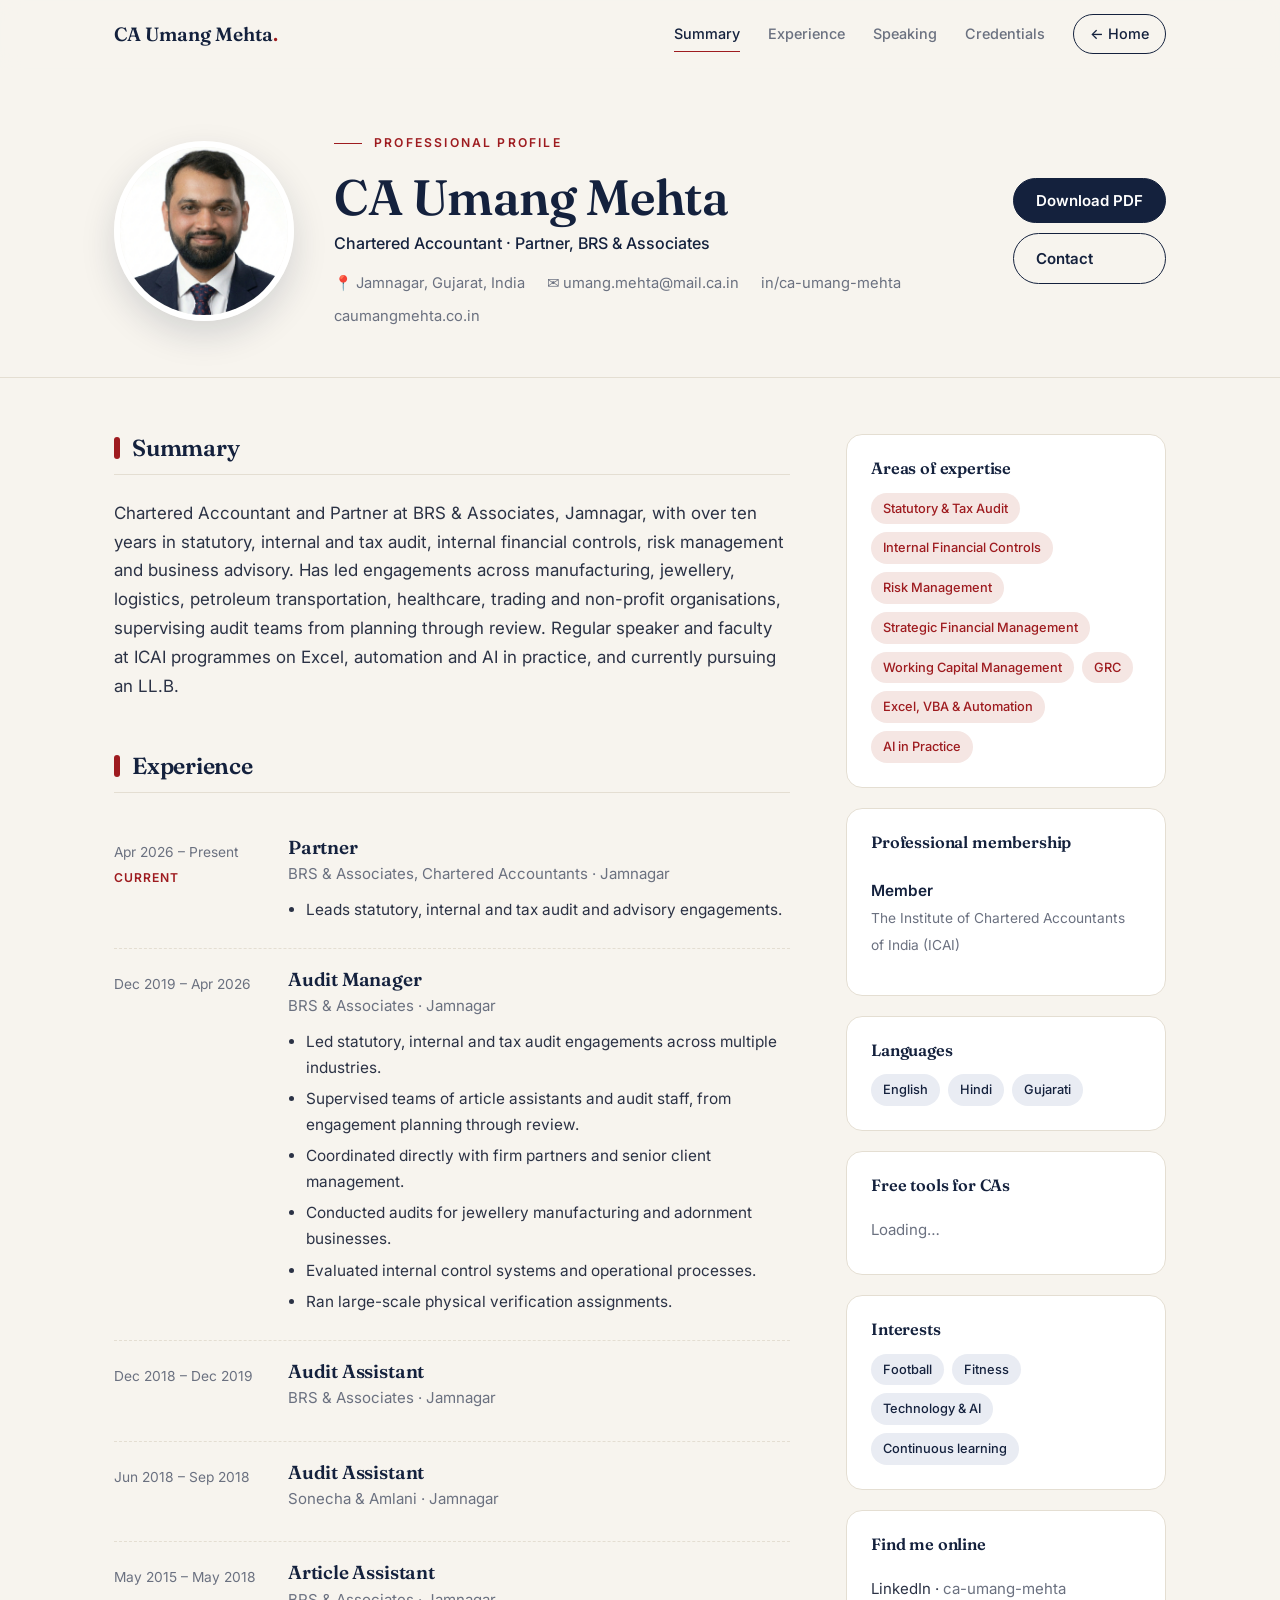
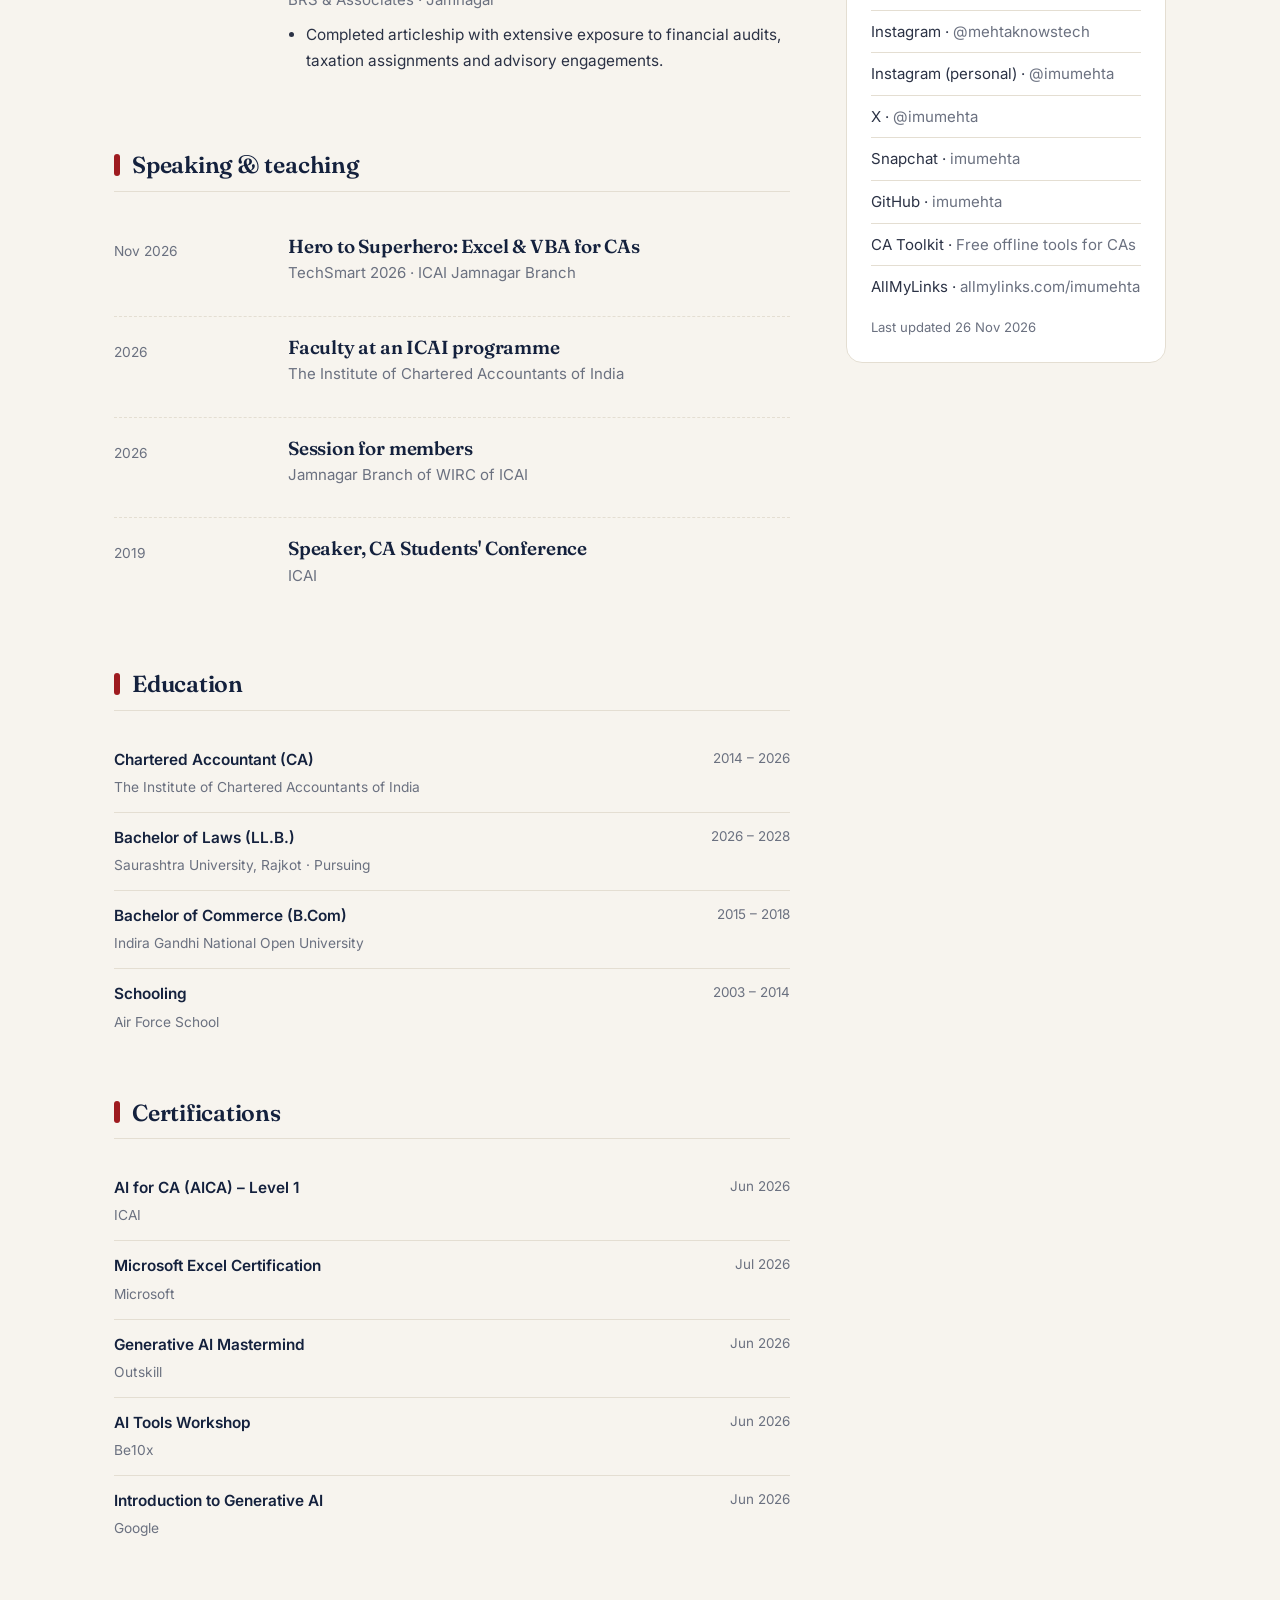
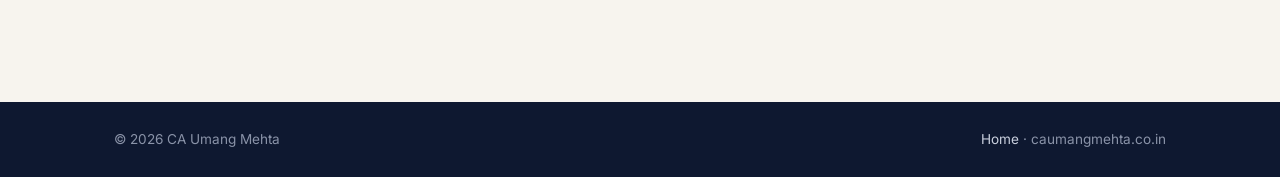
==== profile.html @ 249795f2 "Redesign site and add full profile page Classic refined look with a personal note, "what I'm working" ====
<!doctype html>
<html lang="en">
<head>
<meta charset="utf-8">
<meta name="viewport" content="width=device-width, initial-scale=1">
<title>Profile | CA Umang Mehta</title>
<meta name="description" content="Professional profile of CA Umang Mehta, Partner at BRS & Associates, Jamnagar: experience, education, certifications and speaking.">
<meta property="og:title" content="CA Umang Mehta | Professional Profile">
<meta property="og:description" content="Chartered Accountant and Partner at BRS & Associates, Jamnagar.">
<meta property="og:image" content="https://caumangmehta.co.in/img/headshot.webp">
<meta property="og:url" content="https://caumangmehta.co.in/profile.html">
<link rel="icon" href="img/headshot.webp">
<link rel="preconnect" href="https://fonts.googleapis.com">
<link rel="preconnect" href="https://fonts.gstatic.com" crossorigin>
<link href="https://fonts.googleapis.com/css2?family=Fraunces:ital,opsz,wght@0,9..144,500;0,9..144,600;1,9..144,500&family=Inter:wght@400;500;600&display=swap" rel="stylesheet">
<link rel="stylesheet" href="style.css?v=2026-11-26b">
<script>document.documentElement.classList.add("js")</script>
</head>
<body>

<nav>
  <div class="wrap">
    <a class="brand" href="./">CA Umang Mehta<span>.</span></a>
    <button class="menu-btn" aria-label="Menu" aria-expanded="false"><svg width="20" height="20" viewBox="0 0 24 24" fill="none" stroke="currentColor" stroke-width="2"><path d="M4 7h16M4 12h16M4 17h16"/></svg></button>
    <div class="links">
      <a href="#summary-sec">Summary</a>
      <a href="#experience">Experience</a>
      <a href="#speaking">Speaking</a>
      <a href="#credentials">Credentials</a>
      <a class="pill" href="./">← Home</a>
    </div>
  </div>
</nav>

<header class="pf-head">
  <div class="wrap">
    <img id="photo" alt="CA Umang Mehta">
    <div>
      <div class="eyebrow">Professional profile</div>
      <h1>CA <span data-f="name"></span></h1>
      <p class="title" data-f="title"></p>
      <div class="pf-meta" id="pfMeta"></div>
    </div>
    <div class="pf-actions">
      <button class="btn primary" onclick="window.print()">Download PDF</button>
      <a class="btn ghost" href="./#contact">Contact</a>
    </div>
  </div>
</header>

<main class="pf-body">
  <div class="wrap">
    <div>
      <div class="pf-sec" id="summary-sec">
        <h2>Summary</h2>
        <div id="summary"></div>
      </div>

      <div class="pf-sec" id="experience">
        <h2>Experience</h2>
        <div id="experienceList"></div>
      </div>

      <div class="pf-sec" id="speaking">
        <h2>Speaking &amp; teaching</h2>
        <div id="speakingList"></div>
      </div>

      <div class="pf-sec" id="credentials">
        <h2>Education</h2>
        <div id="education"></div>
      </div>

      <div class="pf-sec">
        <h2>Certifications</h2>
        <div id="certs"></div>
      </div>
    </div>

    <aside class="side">
      <div class="card">
        <h3>Areas of expertise</h3>
        <div class="tags" id="skills"></div>
      </div>
      <div class="card">
        <h3>Professional membership</h3>
        <div id="memberships"></div>
      </div>
      <div class="card">
        <h3>Languages</h3>
        <div class="tags" id="languages"></div>
      </div>
      <div class="card">
        <h3>Free tools for CAs</h3>
        <ul class="plain" id="pfTools"><li style="color:var(--muted)">Loading…</li></ul>
      </div>
      <div class="card">
        <h3>Interests</h3>
        <div class="tags" id="interests"></div>
      </div>
      <div class="card no-print">
        <h3>Find me online</h3>
        <ul class="plain" id="pfLinks"></ul>
        <p class="updated" id="updated"></p>
      </div>
    </aside>
  </div>
</main>

<footer>
  <div class="wrap">
    <span>© <span class="yr-now"></span> CA Umang Mehta</span>
    <span><a href="./">Home</a> · caumangmehta.co.in</span>
  </div>
</footer>

<script src="content.js?v=2026-11-26b"></script>
<script src="site.js?v=2026-11-26b"></script>
</body>
</html>
---- style.css ----
/* Shared styles for every page. Content lives in content.js. */
:root{
  --bg:#f7f4ee; --surface:#ffffff; --paper:#fbf9f5; --ink:#14213d; --text:#2b3245; --muted:#6b7180;
  --line:#e4ded2; --accent:#9e1b1f; --accent-soft:#f5e6e3; --gold:#b08d57; --navy:#14213d; --wa:#25d366;
  --serif:Fraunces,Georgia,serif; --sans:Inter,system-ui,-apple-system,sans-serif;
}
*{box-sizing:border-box;margin:0;padding:0}
html{scroll-behavior:smooth}
body{font-family:var(--sans);background:var(--bg);color:var(--text);line-height:1.7;font-size:16px;-webkit-font-smoothing:antialiased}
a{color:inherit}
img{max-width:100%}
.wrap{max-width:1100px;margin:0 auto;padding:0 24px}
h1,h2,h3{font-family:var(--serif);color:var(--ink);font-weight:600;line-height:1.18;letter-spacing:-.01em}
.eyebrow{font-size:.76rem;letter-spacing:.18em;text-transform:uppercase;color:var(--accent);font-weight:600;margin-bottom:14px;display:flex;align-items:center;gap:12px}
.eyebrow::before{content:"";width:28px;height:1px;background:currentColor}
.rule{width:56px;height:2px;background:var(--gold);margin:18px 0 22px}

/* reveal on scroll (only when JS runs) */
.js .rv{opacity:0;transform:translateY(18px);transition:opacity .8s ease,transform .8s ease}
.js .rv.in{opacity:1;transform:none}
@media (prefers-reduced-motion:reduce){.js .rv{opacity:1;transform:none;transition:none}html{scroll-behavior:auto}}

/* nav */
nav{position:sticky;top:0;z-index:20;background:rgba(247,244,238,.9);backdrop-filter:blur(10px);border-bottom:1px solid transparent;transition:border-color .3s,box-shadow .3s}
nav.scrolled{border-color:var(--line);box-shadow:0 6px 24px rgba(20,33,61,.05)}
nav .wrap{display:flex;align-items:center;justify-content:space-between;height:68px}
.brand{font-family:var(--serif);font-weight:600;color:var(--ink);text-decoration:none;font-size:1.2rem}
.brand span{color:var(--accent)}
.links{display:flex;gap:28px;align-items:center}
.links a{text-decoration:none;font-size:.9rem;color:var(--muted);font-weight:500;position:relative;padding:4px 0}
.links a::after{content:"";position:absolute;left:0;right:0;bottom:-2px;height:1px;background:var(--accent);transform:scaleX(0);transition:transform .25s}
.links a:hover,.links a.on{color:var(--ink)}
.links a:hover::after,.links a.on::after{transform:scaleX(1)}
.links a.pill{border:1px solid var(--ink);border-radius:999px;padding:7px 16px;color:var(--ink)}
.links a.pill::after{display:none}
.links a.pill:hover{background:var(--ink);color:#fff}
.menu-btn{display:none;background:none;border:1px solid var(--line);border-radius:10px;width:42px;height:42px;color:var(--ink);cursor:pointer}

/* buttons */
.btn{display:inline-flex;align-items:center;gap:8px;padding:12px 22px;border-radius:999px;font-weight:600;font-size:.94rem;text-decoration:none;border:1px solid var(--ink);transition:background .2s,color .2s,transform .2s;cursor:pointer;font-family:var(--sans)}
.btn:hover{transform:translateY(-1px)}
.btn.primary{background:var(--ink);color:#fff}
.btn.primary:hover{background:#23345c}
.btn.ghost{color:var(--ink);background:transparent}
.btn.ghost:hover{background:var(--surface)}
.cta{display:flex;gap:12px;flex-wrap:wrap}

/* hero */
.hero{padding:72px 0 80px;position:relative;overflow:hidden}
.hero::before{content:"";position:absolute;right:-120px;top:-140px;width:520px;height:520px;border-radius:50%;background:radial-gradient(circle,rgba(176,141,87,.16),transparent 70%);pointer-events:none}
.hero .wrap{display:grid;grid-template-columns:1.3fr 1fr;gap:64px;align-items:center;position:relative}
.hero h1{font-size:clamp(2.6rem,5.4vw,4rem);margin-bottom:6px}
.hero h1 small{display:block;font-size:.38em;font-family:var(--sans);font-weight:500;letter-spacing:.02em;color:var(--muted);margin-bottom:8px}
.hero .title{font-weight:500;color:var(--ink)}
.quote{font-family:var(--serif);font-style:italic;font-weight:500;font-size:clamp(1.3rem,2.4vw,1.65rem);color:var(--ink);line-height:1.4;max-width:24em;margin:0 0 26px;padding-left:20px;border-left:2px solid var(--gold)}
.hero .lead{color:var(--muted);max-width:34em;margin-bottom:28px;font-size:1.04rem}
.mini-socials{display:flex;flex-wrap:wrap;gap:10px;margin-top:28px}
.mini-socials a{width:40px;height:40px;border-radius:50%;display:grid;place-items:center;border:1px solid var(--line);background:var(--surface);color:var(--ink);transition:all .2s}
.mini-socials a:hover{background:var(--ink);color:#fff;border-color:var(--ink);transform:translateY(-2px)}
.mini-socials svg{width:18px;height:18px}
.portrait{position:relative;justify-self:center}
.portrait::before{content:"";position:absolute;inset:18px -18px -18px 18px;border:1px solid var(--gold);border-radius:28px}
.portrait img{position:relative;width:min(360px,74vw);aspect-ratio:4/5;border-radius:24px;object-fit:cover;object-position:center 20%;display:block;box-shadow:0 28px 60px rgba(20,33,61,.18)}
.badge{position:absolute;bottom:26px;left:-26px;background:var(--surface);border:1px solid var(--line);border-radius:14px;padding:10px 16px;box-shadow:0 10px 28px rgba(20,33,61,.12);font-size:.84rem;color:var(--muted)}
.badge b{display:block;font-family:var(--serif);font-size:1.3rem;color:var(--ink)}

/* stats */
.stats{border-top:1px solid var(--line);border-bottom:1px solid var(--line);background:var(--surface)}
.stats .wrap{display:grid;grid-template-columns:repeat(4,1fr)}
.stat{padding:30px 22px;border-left:1px solid var(--line)}
.stat:first-child{border-left:0}
.stat b{font-family:var(--serif);font-size:2.2rem;color:var(--ink);display:block;line-height:1.1;font-weight:600}
.stat span{font-size:.86rem;color:var(--muted)}

section{padding:96px 0}
.alt{background:var(--surface);border-top:1px solid var(--line);border-bottom:1px solid var(--line)}
.sec-head{margin-bottom:44px;max-width:44em}
.sec-head h2{font-size:clamp(1.9rem,3.6vw,2.6rem)}
.sec-head p{color:var(--muted);margin-top:10px}

/* note */
.note-grid{display:grid;grid-template-columns:.9fr 1.3fr;gap:64px;align-items:start}
.note-photo{position:sticky;top:96px}
.note-photo img{width:100%;aspect-ratio:4/5;object-fit:cover;object-position:right center;border-radius:20px;box-shadow:0 18px 44px rgba(20,33,61,.12)}
.note p{margin-bottom:18px;font-size:1.06rem}
.note p:first-of-type::first-letter{font-family:var(--serif);float:left;font-size:3.4rem;line-height:.9;padding:6px 10px 0 0;color:var(--accent)}
.sign{font-family:var(--serif);font-style:italic;font-size:1.7rem;color:var(--ink);margin-top:8px}
.tags{display:flex;flex-wrap:wrap;gap:8px}
.tag{font-size:.8rem;padding:5px 12px;border-radius:999px;background:var(--accent-soft);color:var(--accent);font-weight:500}
.tag.n{background:#e9ecf3;color:var(--ink)}

/* now */
.now{display:grid;grid-template-columns:repeat(4,1fr);gap:18px}
.now-item{background:var(--paper);border:1px solid var(--line);border-radius:16px;padding:26px 24px;position:relative;transition:transform .25s,box-shadow .25s}
.now-item:hover{transform:translateY(-4px);box-shadow:0 14px 32px rgba(20,33,61,.08)}
.now-item .n{font-family:var(--serif);font-size:.95rem;color:var(--gold);font-weight:600;margin-bottom:12px;display:block}
.now-item h3{font-size:1.08rem;margin-bottom:8px}
.now-item p{font-size:.92rem;color:var(--muted)}
.live{display:inline-flex;align-items:center;gap:8px;font-size:.78rem;font-weight:600;color:#1f7a4d;background:#e6f4ec;border-radius:999px;padding:4px 12px;margin-left:12px;vertical-align:middle;letter-spacing:.02em}
.live::before{content:"";width:7px;height:7px;border-radius:50%;background:#1f9d5f;animation:pulse 2s infinite}
@keyframes pulse{0%{box-shadow:0 0 0 0 rgba(31,157,95,.5)}70%{box-shadow:0 0 0 8px rgba(31,157,95,0)}100%{box-shadow:0 0 0 0 rgba(31,157,95,0)}}

/* practice */
.grid3{display:grid;grid-template-columns:repeat(3,1fr);gap:20px}
.grid2{display:grid;grid-template-columns:1fr 1fr;gap:20px}
.svc{background:var(--bg);border:1px solid var(--line);border-radius:16px;padding:28px;transition:transform .25s,box-shadow .25s,border-color .25s}
.svc:hover{transform:translateY(-4px);box-shadow:0 14px 32px rgba(20,33,61,.08);border-color:#d8cfbf}
.svc .ic{width:46px;height:46px;border-radius:12px;background:var(--ink);color:#fff;display:grid;place-items:center;margin-bottom:18px}
.svc h3{font-size:1.1rem;margin-bottom:8px}
.svc p{font-size:.94rem;color:var(--muted)}

/* journey */
.journey{position:relative;display:grid;gap:0}
.journey::before{content:"";position:absolute;left:102px;top:8px;bottom:8px;width:1px;background:var(--line)}
.jr{display:grid;grid-template-columns:84px 1fr;gap:36px;padding:16px 0;position:relative}
.jr .y{font-family:var(--serif);font-size:1.35rem;color:var(--ink);font-weight:600;text-align:right}
.jr p{max-width:40em;padding-top:4px}
.jr::after{content:"";position:absolute;left:97px;top:26px;width:11px;height:11px;border-radius:50%;background:var(--bg);border:2px solid var(--accent)}
.jr:first-child::after{background:var(--accent)}

/* speaking */
.talks{display:grid;grid-template-columns:repeat(2,1fr);gap:20px}
.talk{display:grid;grid-template-columns:150px 1fr;background:var(--paper);border:1px solid var(--line);border-radius:16px;overflow:hidden;transition:transform .25s,box-shadow .25s}
.talk:hover{transform:translateY(-3px);box-shadow:0 14px 32px rgba(20,33,61,.08)}
.talk .ph{background:linear-gradient(135deg,var(--ink),#2d4372);color:#fff;display:grid;place-items:center;font-family:var(--serif);font-size:1.6rem}
.talk .ph img{width:100%;height:100%;object-fit:cover;display:block}
.talk .bd{padding:20px 22px}
.talk .d{font-size:.76rem;color:var(--accent);font-weight:600;letter-spacing:.08em;text-transform:uppercase}
.talk h3{font-size:1.06rem;margin:4px 0}
.talk p{font-size:.9rem;color:var(--muted)}

/* gallery */
.gallery{display:grid;grid-template-columns:repeat(4,1fr);grid-auto-rows:210px;gap:14px}
.gallery figure{position:relative;overflow:hidden;border-radius:16px;background:#ddd}
.gallery figure:first-child{grid-column:span 2;grid-row:span 2}
.gallery img{width:100%;height:100%;object-fit:cover;display:block;transition:transform .6s}
.gallery figure:hover img{transform:scale(1.05)}
.gallery figcaption{position:absolute;inset:auto 0 0 0;padding:30px 14px 12px;font-size:.84rem;color:#fff;font-weight:500;background:linear-gradient(transparent,rgba(10,16,32,.82))}

/* tools */
.tool{display:flex;flex-direction:column;text-decoration:none;color:inherit}
.tool .d{font-size:.76rem;color:var(--accent);font-weight:600;letter-spacing:.06em;text-transform:uppercase;margin-bottom:8px}
.tool p{flex:1}
.tool span{margin-top:16px;font-weight:600;color:var(--accent);font-size:.92rem}

/* channels, writing, instagram */
.channel{display:flex;gap:18px;align-items:flex-start;background:var(--surface);border:1px solid var(--line);border-radius:16px;padding:24px;text-decoration:none;transition:transform .25s,box-shadow .25s}
.channel:hover{transform:translateY(-3px);box-shadow:0 12px 30px rgba(20,33,61,.08)}
.channel .wa{flex:none;width:48px;height:48px;border-radius:14px;background:var(--wa);color:#fff;display:grid;place-items:center}
.channel .wa svg{width:26px;height:26px}
.channel h3{font-size:1.08rem;margin-bottom:6px}
.channel p{font-size:.92rem;color:var(--muted);margin-bottom:10px}
.channel span{font-size:.88rem;font-weight:600;color:#128c4a}
.post{background:var(--surface);border:1px solid var(--line);border-radius:16px;padding:28px;display:flex;flex-direction:column}
.post .d{font-size:.76rem;color:var(--accent);font-weight:600;letter-spacing:.06em;text-transform:uppercase;margin-bottom:8px}
.post h3{font-size:1.15rem;margin-bottom:10px}
.post p{font-size:.94rem;color:var(--muted);flex:1}
.post a{margin-top:16px;font-weight:600;color:var(--accent);text-decoration:none;font-size:.92rem}
.sub-head{margin:80px 0 32px}
.ig{display:flex;flex-direction:column;background:var(--surface);border:1px solid var(--line);border-radius:16px;overflow:hidden;text-decoration:none;color:inherit}
.ig-media{position:relative;aspect-ratio:1;background:var(--line)}
.ig-media img{position:absolute;inset:0;width:100%;height:100%;object-fit:cover}
.ig-body{padding:20px 22px}
.ig-body p{font-size:.92rem;color:var(--muted);display:-webkit-box;-webkit-line-clamp:3;-webkit-box-orient:vertical;overflow:hidden;margin-top:6px}
.ig-embed{min-width:0;align-self:start}
.ig-embed .instagram-media,.ig-embed iframe{min-width:0!important;width:100%!important;max-width:100%!important;margin:0!important}

/* profile CTA band */
.band{background:var(--paper);border:1px solid var(--line);border-radius:24px;padding:44px 48px;display:flex;align-items:center;justify-content:space-between;gap:28px;flex-wrap:wrap}
.band h2{font-size:clamp(1.5rem,3vw,2rem)}
.band p{color:var(--muted);margin-top:6px}

/* contact + footer */
.contact{background:var(--navy);color:#d7dcea}
.contact h2{color:#fff}
.contact .eyebrow{color:#e9b8a6}
.contact .sec-head p{color:#aab3c8}
.socials{display:grid;grid-template-columns:repeat(auto-fit,minmax(220px,1fr));gap:14px}
.social{display:flex;align-items:center;gap:14px;padding:18px 20px;border-radius:14px;background:rgba(255,255,255,.06);border:1px solid rgba(255,255,255,.12);text-decoration:none;color:#fff;transition:background .2s,transform .2s}
.social:hover{background:rgba(255,255,255,.13);transform:translateY(-2px)}
.social svg{width:22px;height:22px;flex:none}
.social small{display:block;color:#aab3c8;font-size:.82rem}
footer{background:#0e1830;color:#8a93a8;font-size:.85rem;padding:26px 0}
footer .wrap{display:flex;justify-content:space-between;gap:16px;flex-wrap:wrap}
footer a{color:#c9cfdd;text-decoration:none}

/* ── profile page ───────────────────────────────────────────── */
.pf-head{padding:64px 0 48px;border-bottom:1px solid var(--line)}
.pf-head .wrap{display:grid;grid-template-columns:180px 1fr auto;gap:40px;align-items:center}
.pf-head img{width:180px;height:180px;border-radius:50%;object-fit:cover;object-position:center 20%;border:6px solid var(--surface);box-shadow:0 14px 34px rgba(20,33,61,.15)}
.pf-head h1{font-size:clamp(2.2rem,4.4vw,3.1rem)}
.pf-head .title{font-weight:500;color:var(--ink);margin-top:4px}
.pf-meta{display:flex;flex-wrap:wrap;gap:8px 22px;margin-top:14px;font-size:.92rem;color:var(--muted)}
.pf-meta a{text-decoration:none}
.pf-meta a:hover{color:var(--accent)}
.pf-actions{display:flex;flex-direction:column;gap:10px}
.pf-body{padding:56px 0 96px}
.pf-body .wrap{display:grid;grid-template-columns:1fr 320px;gap:56px;align-items:start}
.pf-sec{margin-bottom:52px}
.pf-sec>h2{font-size:1.45rem;padding-bottom:12px;border-bottom:1px solid var(--line);margin-bottom:24px;display:flex;align-items:center;gap:12px}
.pf-sec>h2::before{content:"";width:6px;height:22px;background:var(--accent);border-radius:3px}
.pf-sec .summary{font-size:1.06rem}
.xp{display:grid;grid-template-columns:150px 1fr;gap:24px;padding:20px 0;border-bottom:1px dashed var(--line)}
.xp:last-child{border-bottom:0}
.xp .when{font-size:.86rem;color:var(--muted);padding-top:4px}
.xp .when b{display:block;color:var(--accent);font-weight:600;font-size:.76rem;letter-spacing:.08em;text-transform:uppercase;margin-top:4px}
.xp h3{font-size:1.18rem}
.xp .org{color:var(--muted);font-size:.94rem;margin:2px 0 10px}
.xp ul{padding-left:18px;font-size:.96rem}
.xp li{margin-bottom:5px}
.side{position:sticky;top:96px;display:grid;gap:20px}
.side .card{background:var(--surface);border:1px solid var(--line);border-radius:16px;padding:24px}
.side h3{font-size:1.02rem;margin-bottom:14px}
.list-item{display:flex;justify-content:space-between;gap:16px;padding:12px 0;border-bottom:1px solid var(--line)}
.list-item:last-child{border-bottom:0}
.list-item b{color:var(--ink);font-weight:600;display:block;font-size:.96rem}
.list-item small{color:var(--muted);font-size:.86rem}
.list-item .yr{font-size:.84rem;color:var(--muted);white-space:nowrap}
.plain li{list-style:none;padding:8px 0;border-bottom:1px solid var(--line);font-size:.94rem}
.plain li:last-child{border-bottom:0}
.plain a{text-decoration:none}
.plain a:hover{color:var(--accent)}
.updated{font-size:.82rem;color:var(--muted);margin-top:8px}

@media (max-width:960px){
  .now{grid-template-columns:1fr 1fr}
  .pf-body .wrap{grid-template-columns:1fr}
  .side{position:static}
}
@media (max-width:860px){
  .menu-btn{display:grid;place-items:center}
  .links{display:none;position:absolute;top:68px;left:0;right:0;flex-direction:column;align-items:flex-start;gap:4px;background:var(--bg);border-bottom:1px solid var(--line);padding:12px 16px 18px}
  .links.open{display:flex}
  .links a{padding:10px 0;font-size:1rem}
  .links a.pill{padding:9px 16px;margin-top:6px}
  .hero{padding:32px 0 56px}
  .hero .wrap,.note-grid,.grid2,.talks{grid-template-columns:1fr}
  .hero .wrap{gap:36px}
  .portrait{order:-1}
  .portrait::before{inset:12px -12px -12px 12px}
  .badge{left:-10px}
  .note-photo{position:static}
  .note-photo img{aspect-ratio:1;max-height:420px}
  .grid3{grid-template-columns:1fr}
  .stats .wrap{grid-template-columns:1fr 1fr}
  .stat:nth-child(3){border-left:0}
  .stat:nth-child(n+3){border-top:1px solid var(--line)}
  .gallery{grid-template-columns:1fr 1fr;grid-auto-rows:150px}
  .journey::before{left:70px}
  .jr{grid-template-columns:56px 1fr;gap:28px}
  .jr::after{left:65px}
  .jr .y{font-size:1.05rem}
  .talk{grid-template-columns:110px 1fr}
  section{padding:68px 0}
  .wrap{padding:0 16px}
  .band{padding:30px 24px}
  .pf-head .wrap{grid-template-columns:1fr;gap:20px;text-align:left}
  .pf-head img{width:132px;height:132px}
  .pf-actions{flex-direction:row;flex-wrap:wrap}
  .xp{grid-template-columns:1fr;gap:4px}
}
@media (max-width:520px){
  .now{grid-template-columns:1fr}
}

/* print: the profile page becomes a clean CV */
@media print{
  @page{size:A4;margin:14mm}
  body{background:#fff;font-size:11pt;line-height:1.5}
  nav,footer,.pf-actions,.no-print{display:none!important}
  .js .rv{opacity:1;transform:none}
  .pf-head{padding:0 0 14px}
  .pf-head .wrap{grid-template-columns:110px 1fr}
  .pf-head img{width:110px;height:110px;border-width:0;box-shadow:none}
  .pf-body{padding:18px 0 0}
  .pf-body .wrap{grid-template-columns:1fr 230px;gap:28px}
  .pf-sec{margin-bottom:22px;break-inside:avoid-page}
  .xp{break-inside:avoid;padding:10px 0;grid-template-columns:120px 1fr}
  .side{position:static}
  .side .card{border:0;padding:0 0 10px;break-inside:avoid}
  a{text-decoration:none}
  .wrap{max-width:none;padding:0}
}
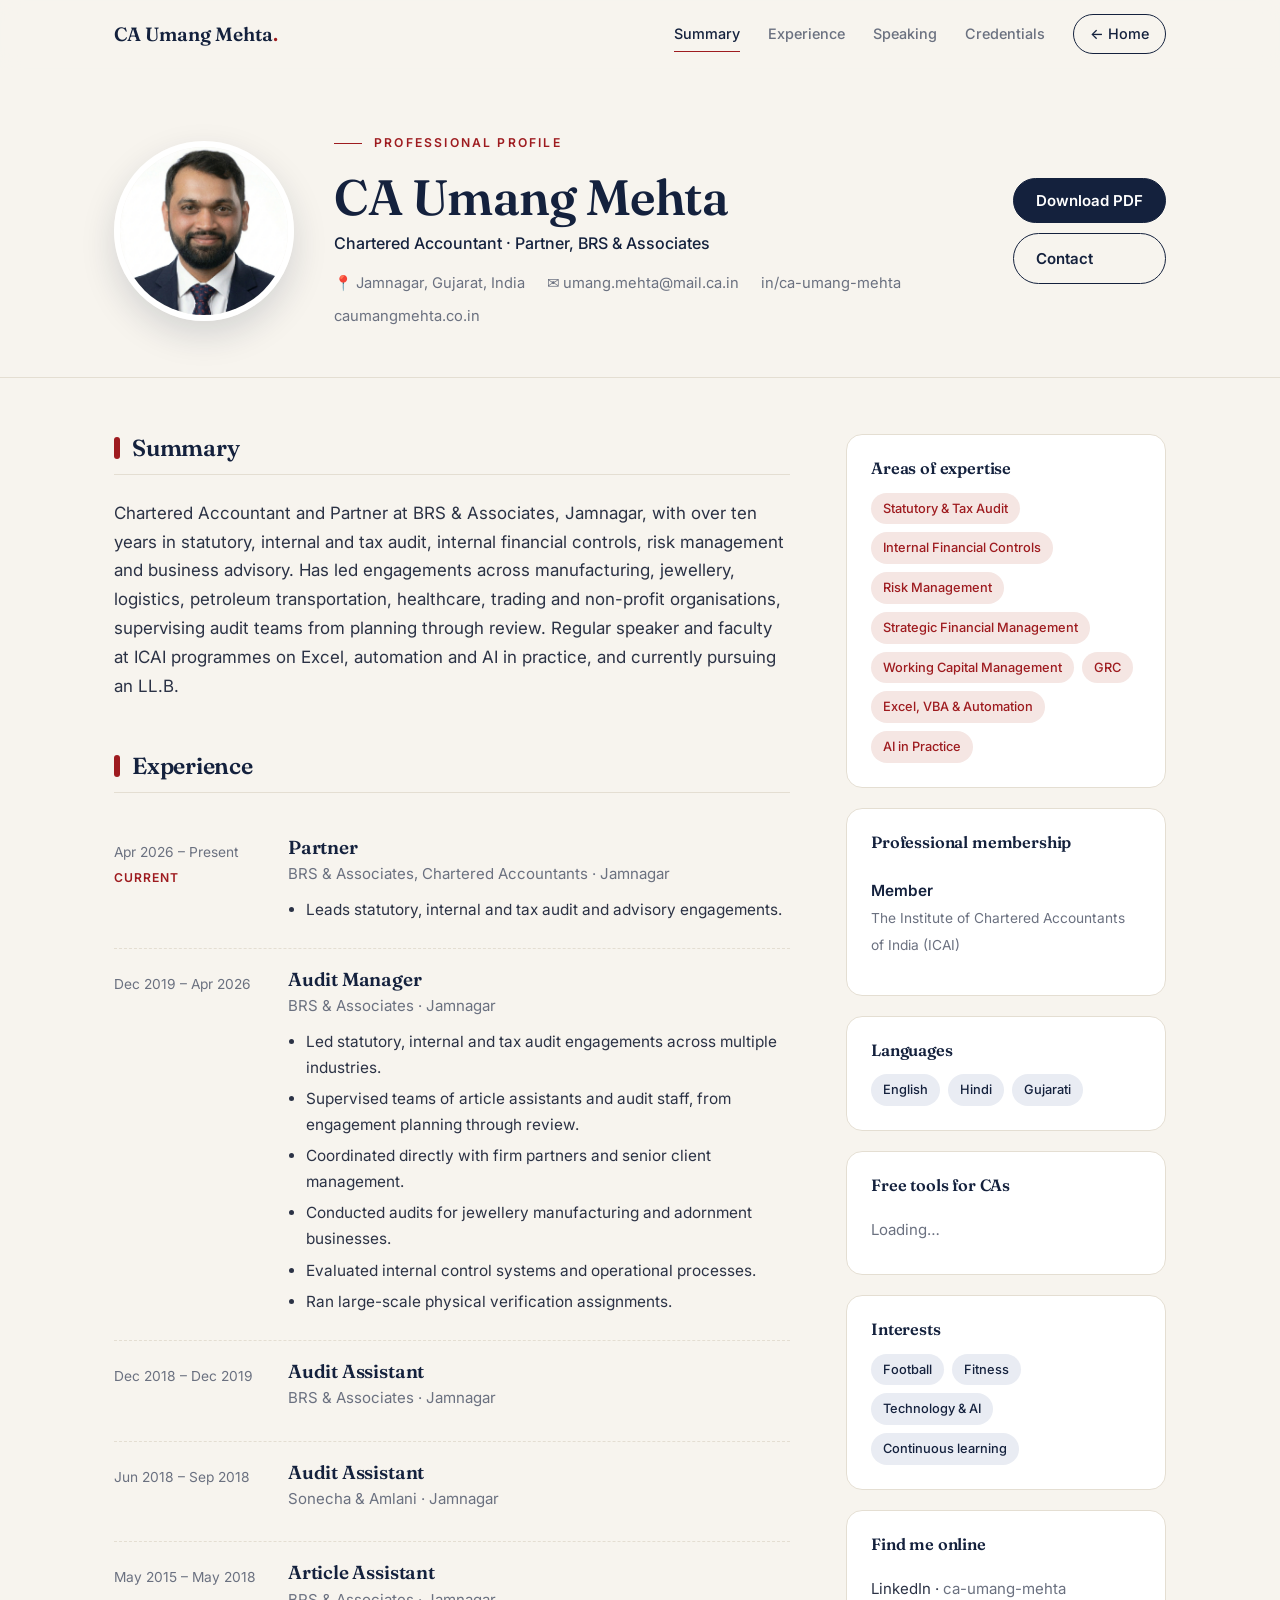
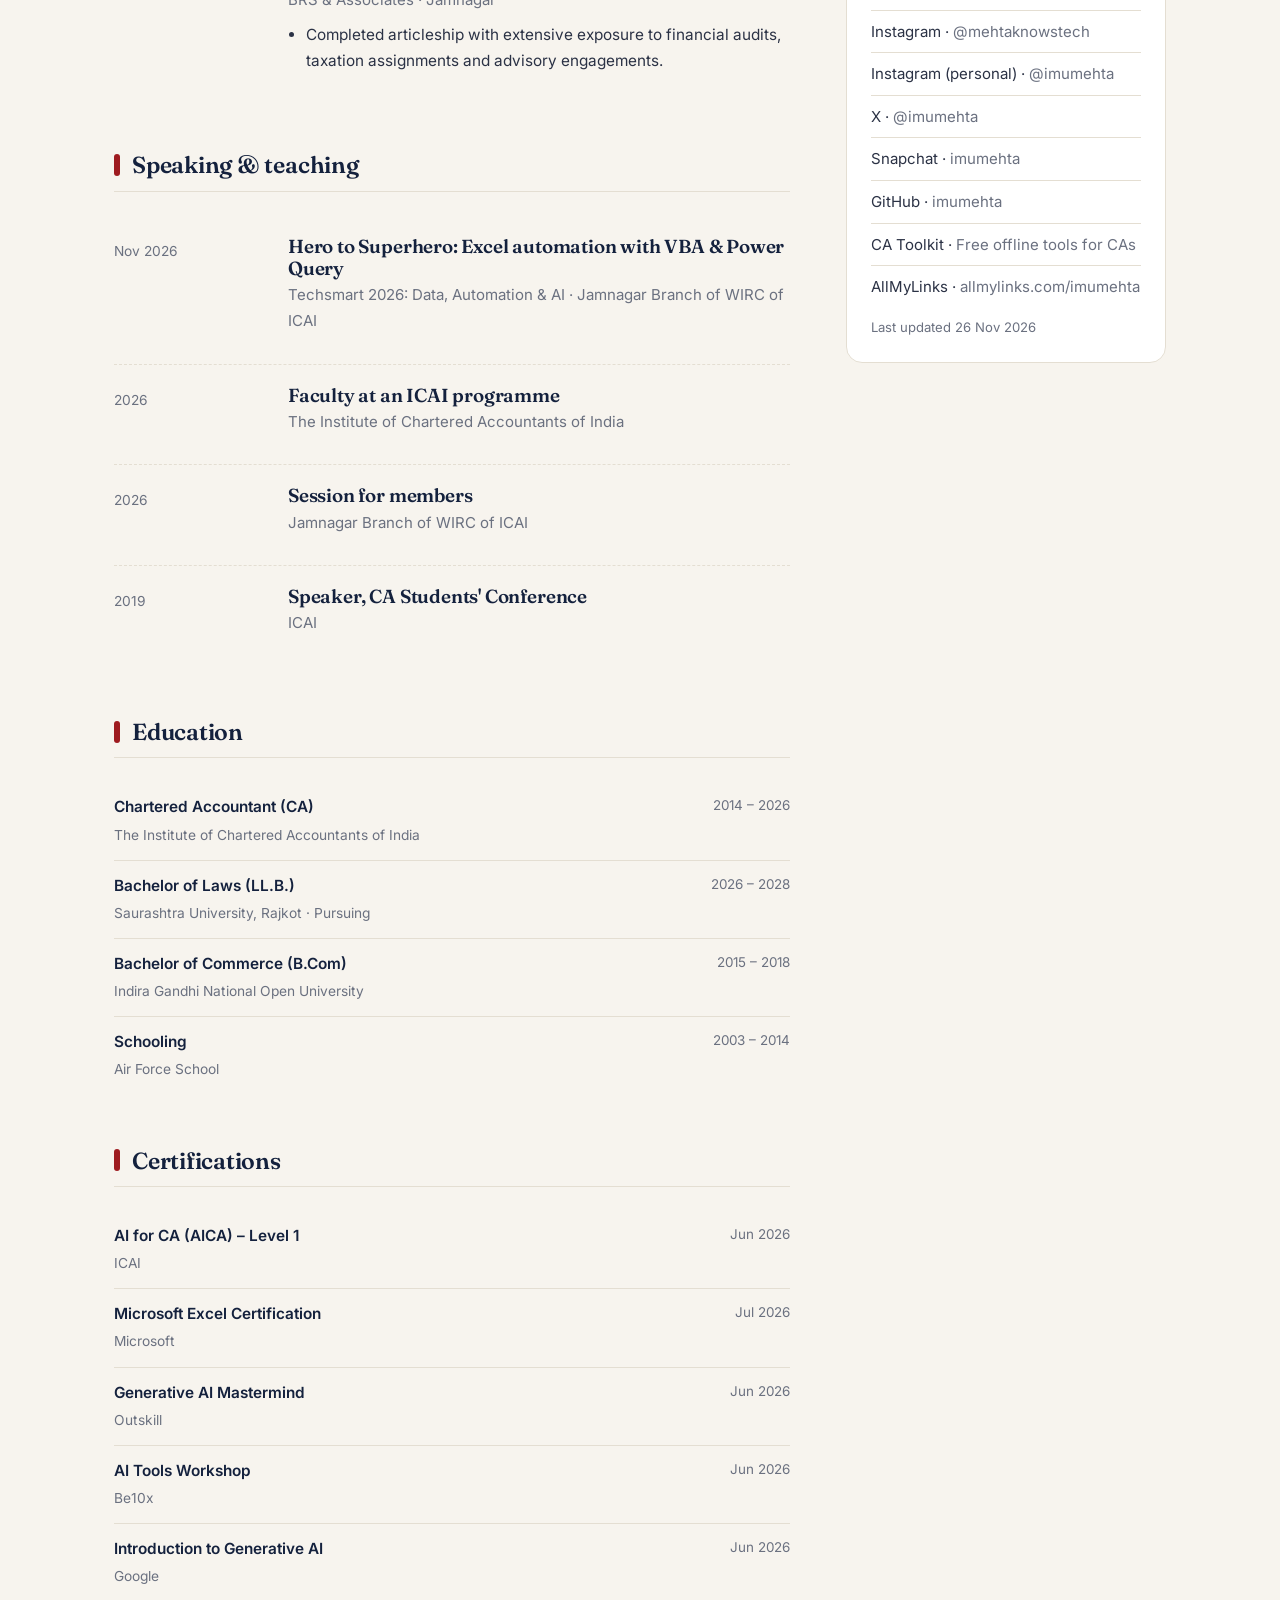
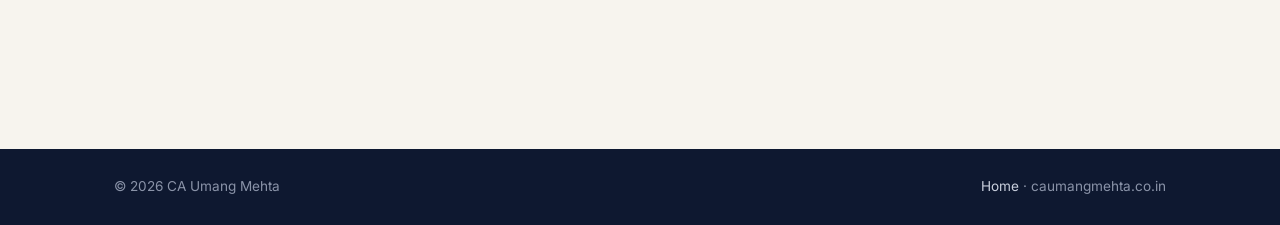
==== commit 1e1372bf: "Add Techsmart 2026 photo and session details Co-Authored-By: Claude Opus 5.5 <noreply@anthropic.com>" ====
--- a/profile.html
+++ b/profile.html
@@ -13,7 +13,7 @@
 <link rel="preconnect" href="https://fonts.googleapis.com">
 <link rel="preconnect" href="https://fonts.gstatic.com" crossorigin>
 <link href="https://fonts.googleapis.com/css2?family=Fraunces:ital,opsz,wght@0,9..144,500;0,9..144,600;1,9..144,500&family=Inter:wght@400;500;600&display=swap" rel="stylesheet">
-<link rel="stylesheet" href="style.css?v=2026-11-26b">
+<link rel="stylesheet" href="style.css?v=2026-11-26c">
 <script>document.documentElement.classList.add("js")</script>
 </head>
 <body>
@@ -114,7 +114,7 @@
   </div>
 </footer>
 
-<script src="content.js?v=2026-11-26b"></script>
-<script src="site.js?v=2026-11-26b"></script>
+<script src="content.js?v=2026-11-26c"></script>
+<script src="site.js?v=2026-11-26c"></script>
 </body>
 </html>
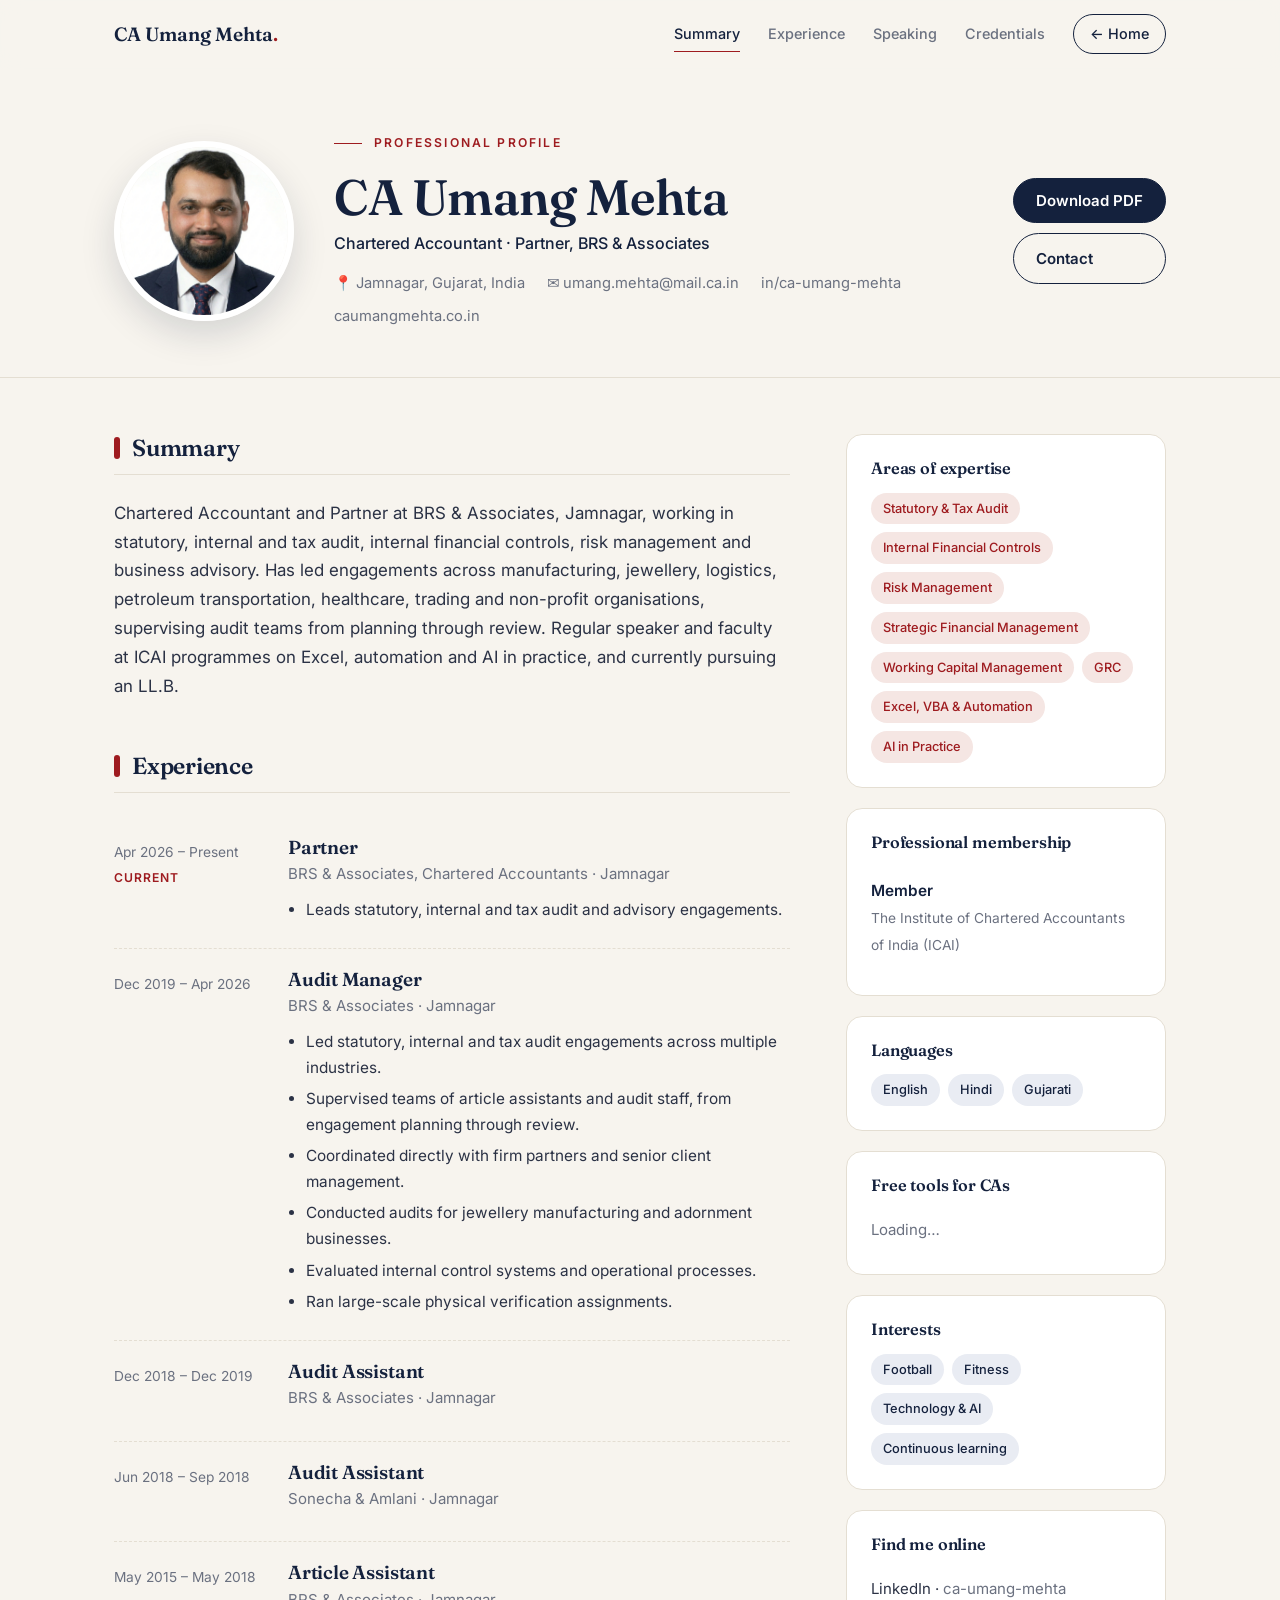
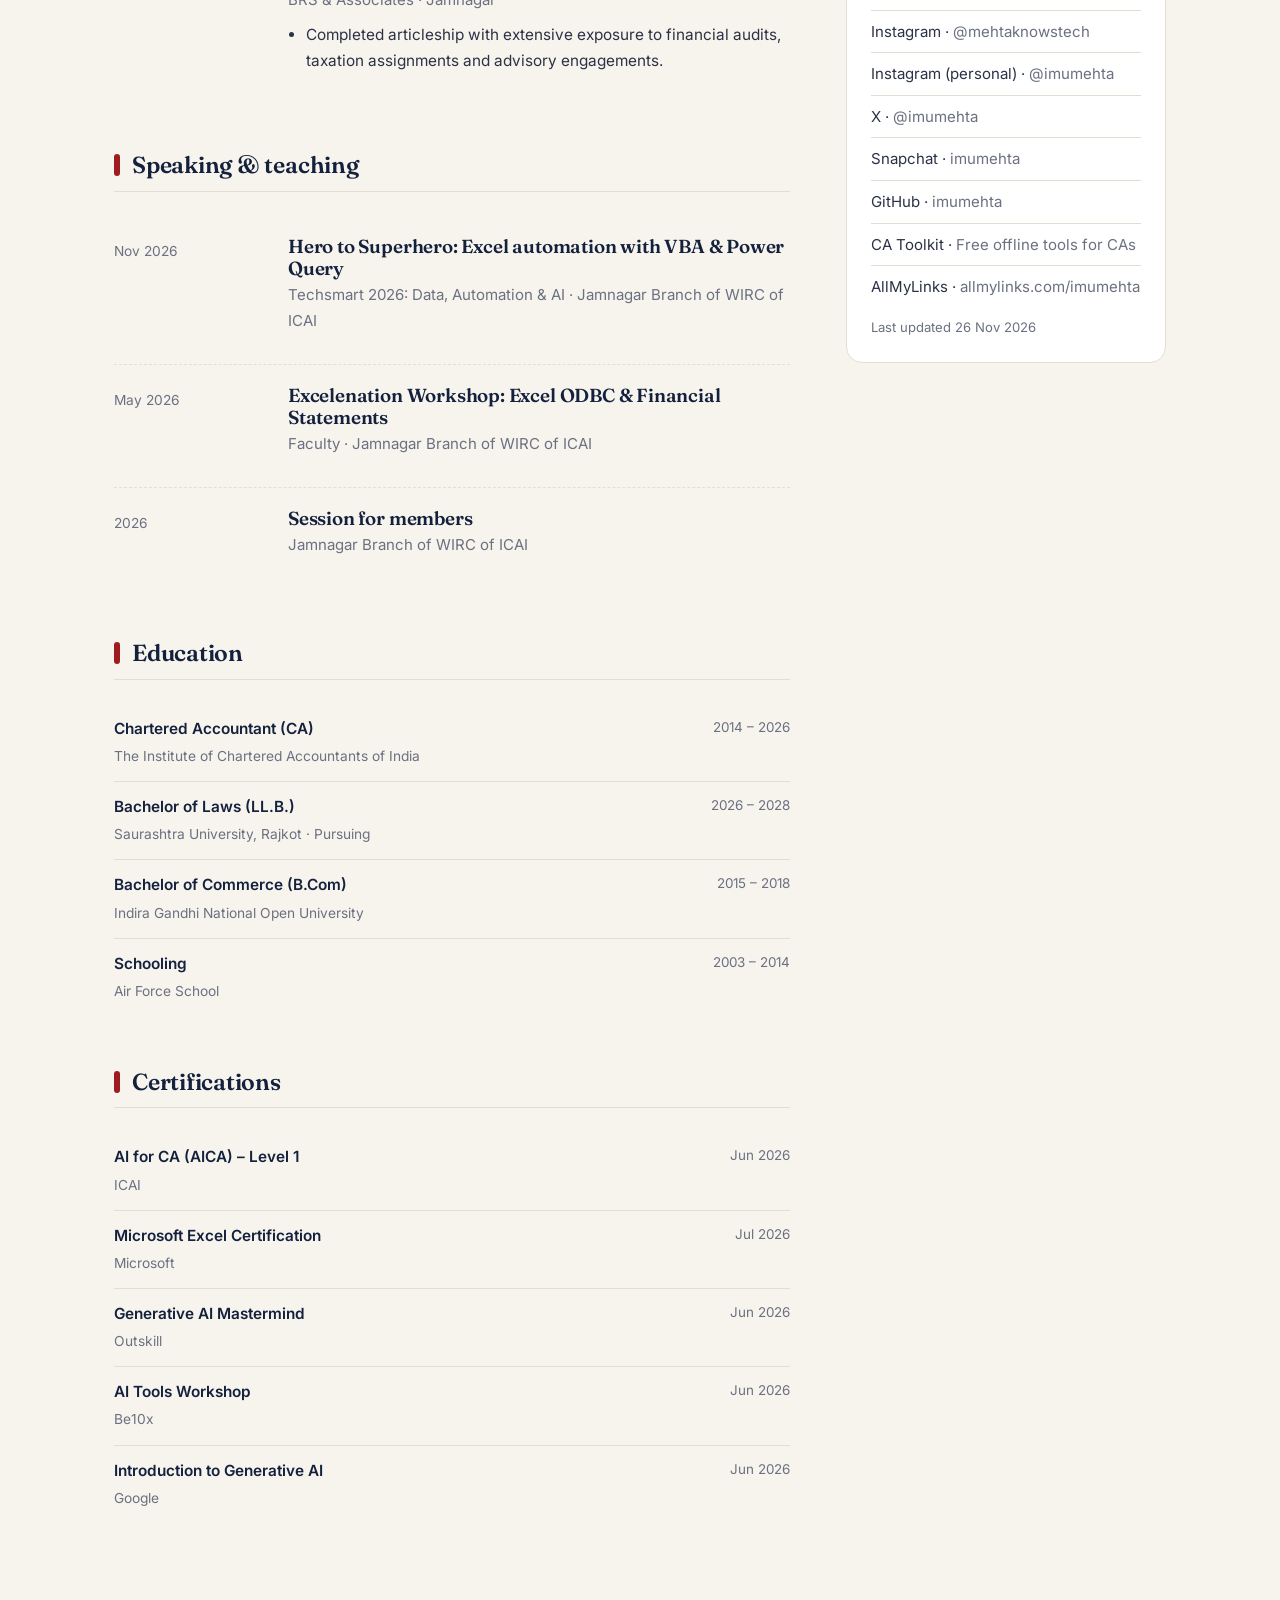
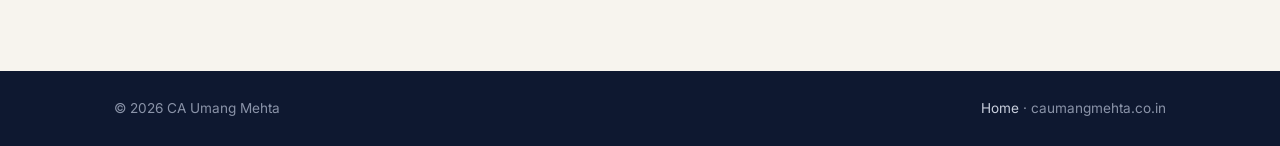
==== commit 46a1571f: "Add Excelenation ODBC workshop, drop 2019 conference and number stats Co-Authored-By: Claude Opus 5." ====
--- a/profile.html
+++ b/profile.html
@@ -13,7 +13,7 @@
 <link rel="preconnect" href="https://fonts.googleapis.com">
 <link rel="preconnect" href="https://fonts.gstatic.com" crossorigin>
 <link href="https://fonts.googleapis.com/css2?family=Fraunces:ital,opsz,wght@0,9..144,500;0,9..144,600;1,9..144,500&family=Inter:wght@400;500;600&display=swap" rel="stylesheet">
-<link rel="stylesheet" href="style.css?v=2026-11-26c">
+<link rel="stylesheet" href="style.css?v=2026-11-26d">
 <script>document.documentElement.classList.add("js")</script>
 </head>
 <body>
@@ -114,7 +114,7 @@
   </div>
 </footer>
 
-<script src="content.js?v=2026-11-26c"></script>
-<script src="site.js?v=2026-11-26c"></script>
+<script src="content.js?v=2026-11-26d"></script>
+<script src="site.js?v=2026-11-26d"></script>
 </body>
 </html>
